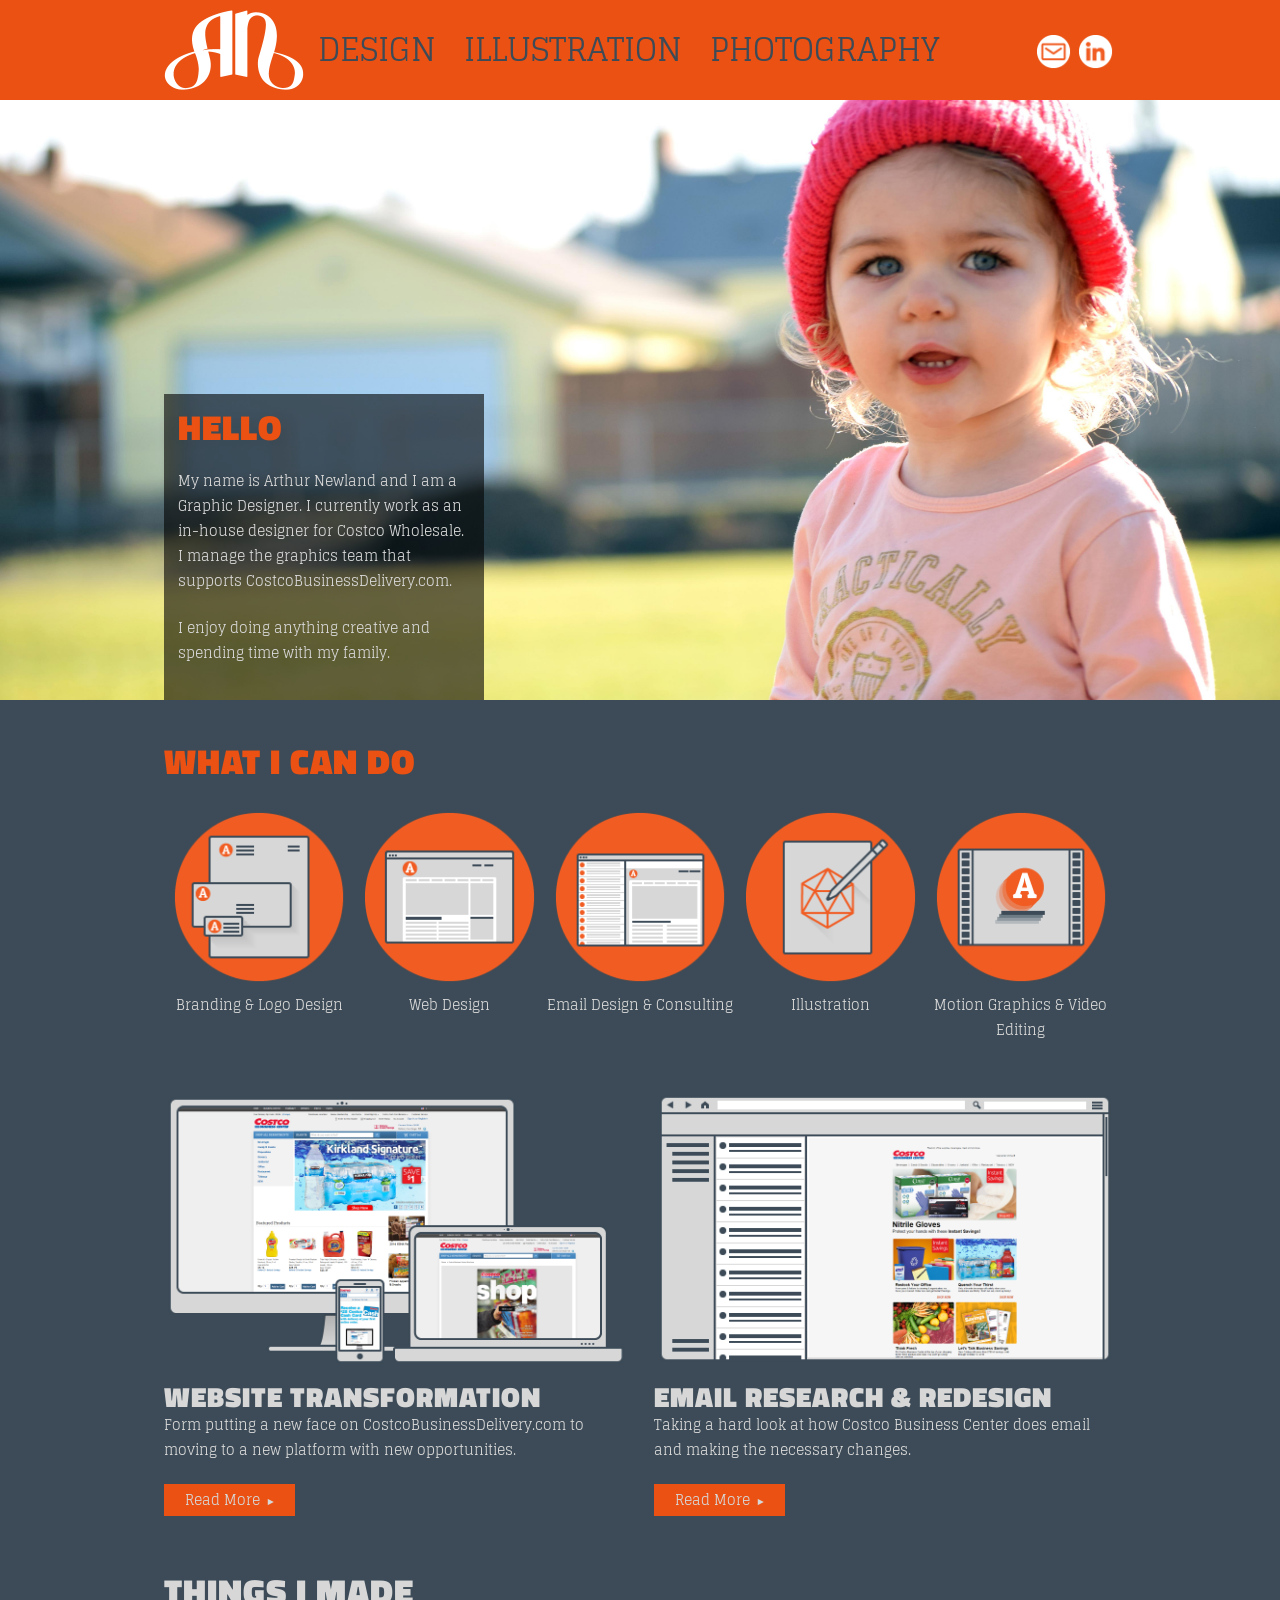
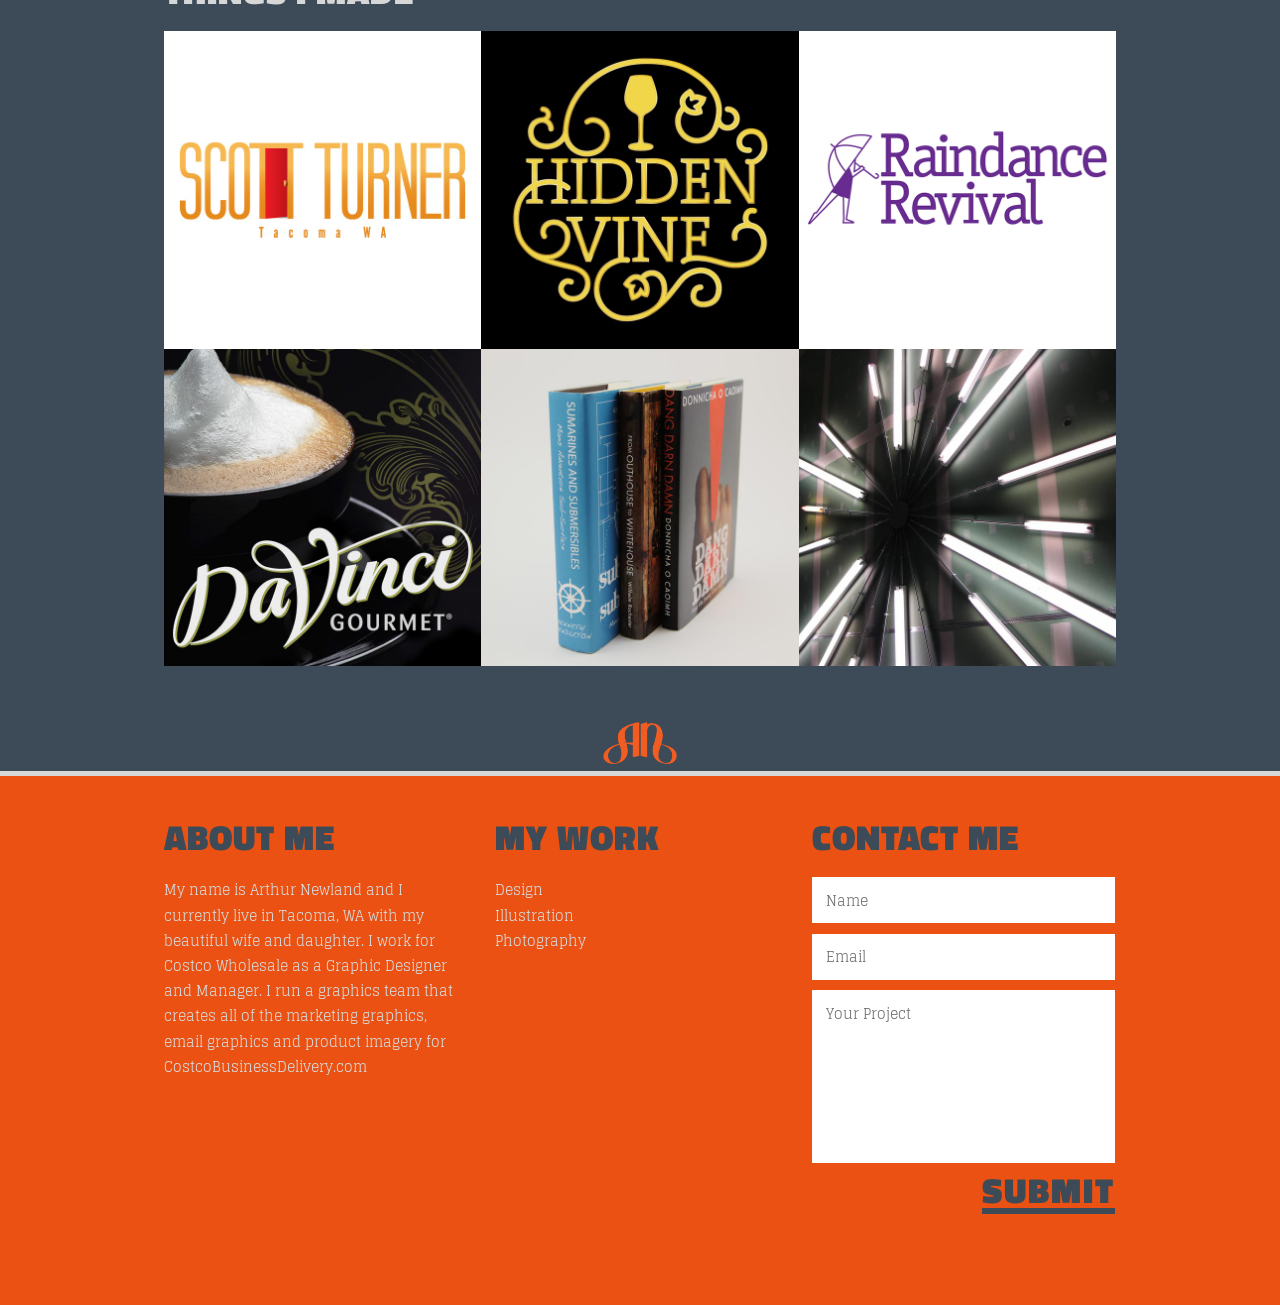
==== index.html @ 058e0290 "First commit" ====
<!doctype html><html lang="en-us"><head><meta charset="utf-8"><meta http-equiv="x-ua-compatible" content="ie=edge"><title>Arthur Newland - Creative Portfolio</title><meta name="description" content="Graphic Design portfolio for Arthur Newland, currently a Graphic Designer and Graphics Department Manager for Costco Business Center."><meta name="viewport" content="width=device-width,initial-scale=1"><link rel="apple-touch-icon" href="images/favicon180.png"><link href="https://fonts.googleapis.com/css?family=Glegoo" rel="stylesheet" type="text/css"><link href="https://fonts.googleapis.com/css?family=Titillium+Web:900" rel="stylesheet" type="text/css"><link rel="stylesheet" href="//newlandcreative.github.io/css/main.css"></head><body><nav class="navbar clearfix"><div class="container"><a href="//newlandcreative.github.io/" class="brand"><img src="//newlandcreative.github.io/images/logo.png" alt="AJ Newland" class="logo"></a><ul class="navbar__nav"><li><a href="//newlandcreative.github.io/">Design</a></li><li><a href="//newlandcreative.github.io/illustration">Illustration</a></li><li><a href="//newlandcreative.github.io/photography">Photography</a></li></ul><ul class="social"><li><a href="mailto:newlandcreative@gmail.com"><img src="//newlandcreative.github.io/images/email-icon.png" alt="Email" class="social__icon"></a></li><li><a href="https://www.linkedin.com/in/arthur-newland-215b22ab"><img src="//newlandcreative.github.io/images/linkedin-icon.png" alt="LinkedIn" class="social__icon"></a></li></ul></div></nav><header class="header header--homepage"><div class="header__inner"><div class="header__callout"><h3 class="section-heading section-heading--orange">Hello</h3><p>My name is Arthur Newland and I am a Graphic Designer. I currently work as an in-house designer for Costco Wholesale. I manage the graphics team that supports CostcoBusinessDelivery.com.</p><p>I enjoy doing anything creative and spending time with my family.</p></div></div></header><main class="page"><div class="container"><section class="services clearfix"><h3 class="section-heading section-heading--orange">What I Can Do</h3><div class="service"><img src="//newlandcreative.github.io/images/services-brandprint.png" alt="Branding and Logo Design"><p class="service__description">Branding &amp; Logo Design</p></div><div class="service"><img src="//newlandcreative.github.io/images/services-web.png" alt="Web Design"><p class="service__description">Web Design</p></div><div class="service"><img src="//newlandcreative.github.io/images/services-email.png" alt="Email Design and Consulting"><p class="service__description">Email Design &amp; Consulting</p></div><div class="service"><img src="//newlandcreative.github.io/images/services-illustration.png" alt="Illustration"><p class="service__description">Illustration</p></div><div class="service"><img src="//newlandcreative.github.io/images/services-video.png" alt="Motion Graphics and Video Editing"><p class="service__description">Motion Graphics &amp; Video Editing</p></div></section><section class="featured-projects clearfix"><div class="featured-project"><img src="//newlandcreative.github.io/images/site-redesign.png" alt="Site Redesign" class="featured-project__image"><h4 class="featured-project__heading">Website Transformation</h4><p>Form putting a new face on CostcoBusinessDelivery.com to moving to a new platform with new opportunities.</p><a href="//newlandcreative.github.io/website-transformation" class="featured-project__read-more">Read More <span class="right-arrow">&#9658;</span></a></div><div class="featured-project"><img src="//newlandcreative.github.io/images/email-redesign.png" alt="Site Redesign" class="featured-project__image"><h4 class="featured-project__heading">Email Research &amp; Redesign</h4><p>Taking a hard look at how Costco Business Center does email and making the necessary changes.</p><a href="#" class="featured-project__read-more">Read More <span class="right-arrow">&#9658;</span></a></div></section><section class="featured-work clearfix"><h3 class="section-heading">Things I Made</h3><a href="//newlandcreative.github.io/images/scottturner-view1.jpg" data-lightbox="scottturner"><img src="//newlandcreative.github.io/images/scottturner-thumb.jpg" alt="Scott Turner" class="featured-work__image"></a> <a href="//newlandcreative.github.io/images/hiddenvine-view1.jpg" data-lightbox="hiddenvine"><img src="//newlandcreative.github.io/images/hiddenvine-thumb.jpg" alt="Hidden Vine" class="featured-work__image"></a> <a href="//newlandcreative.github.io/images/raindance-view1.jpg" data-lightbox="raindance"><img src="//newlandcreative.github.io/images/raindance-thumb.jpg" alt="Rain Dance Revival" class="featured-work__image"></a> <a href="//newlandcreative.github.io/images/raindance-view2.jpg" data-lightbox="raindance" style="display: none"></a> <a href="//newlandcreative.github.io/images/raindance-view3.jpg" data-lightbox="raindance" style="display: none"></a> <a href="//newlandcreative.github.io/images/bseads-view1.jpg" data-lightbox="bseads"><img src="//newlandcreative.github.io/images/bseads-thumb.jpg" alt="DaVinci Gourmet" class="featured-work__image"></a> <a href="//newlandcreative.github.io/images/bseads-view2.jpg" data-lightbox="bseads" style="display: none"></a> <a href="//newlandcreative.github.io/images/bookcovers-view1.jpg" data-lightbox="bookcovers"><img src="//newlandcreative.github.io/images/bookcovers-thumb.jpg" alt="Book Covers" class="featured-work__image"></a> <a href="//newlandcreative.github.io/images/koolhaas-view1.jpg" data-lightbox="koolhaas"><img src="//newlandcreative.github.io/images/koolhaas-thumb.jpg" alt="Koolhaas" class="featured-work__image"></a> <a href="//newlandcreative.github.io/images/koolhaas-view2.jpg" data-lightbox="koolhaas" style="display: none"></a> <a href="//newlandcreative.github.io/images/koolhaas-view3.jpg" data-lightbox="koolhaas" style="display: none"></a></section></div><img src="//newlandcreative.github.io/images/logo-alt.png" alt="AJ Newland" class="logo-alt"></main><footer class="footer"><div class="container clearfix"><div class="about footer__item"><h3 class="section-heading section-heading--blue">About Me</h3><p>My name is Arthur Newland and I currently live in Tacoma, WA with my beautiful wife and daughter. I work for Costco Wholesale as a Graphic Designer and Manager. I run a graphics team that creates all of the marketing graphics, email graphics and product imagery for CostcoBusinessDelivery.com</p></div><div class="footer__item"><h3 class="section-heading section-heading--blue">My Work</h3><nav><a href="//newlandcreative.github.io/">Design</a><br><a href="//newlandcreative.github.io/illustration">Illustration</a><br><a href="//newlandcreative.github.io/photography">Photography</a></nav></div><div class="contact footer__item"><h3 class="section-heading section-heading--blue">Contact Me</h3><form action="//formspree.io/newlandcreative@gmail.com" method="POST"><input type="text" placeholder="Name" class="contact__input" name="name"> <input type="text" placeholder="Email" class="contact__input" name="email"><textarea placeholder="Your Project" rows="6" class="contact__input" name="project"></textarea><button type="submit" class="contact__button" name="_next" value="/">Submit</button></form></div></div></footer><script src="https://code.jquery.com/jquery-2.2.1.min.js"></script><script src="//newlandcreative.github.io/scripts/vendor/vendor.js"></script><script src="//newlandcreative.github.io/scripts/main.js"></script></body></html>
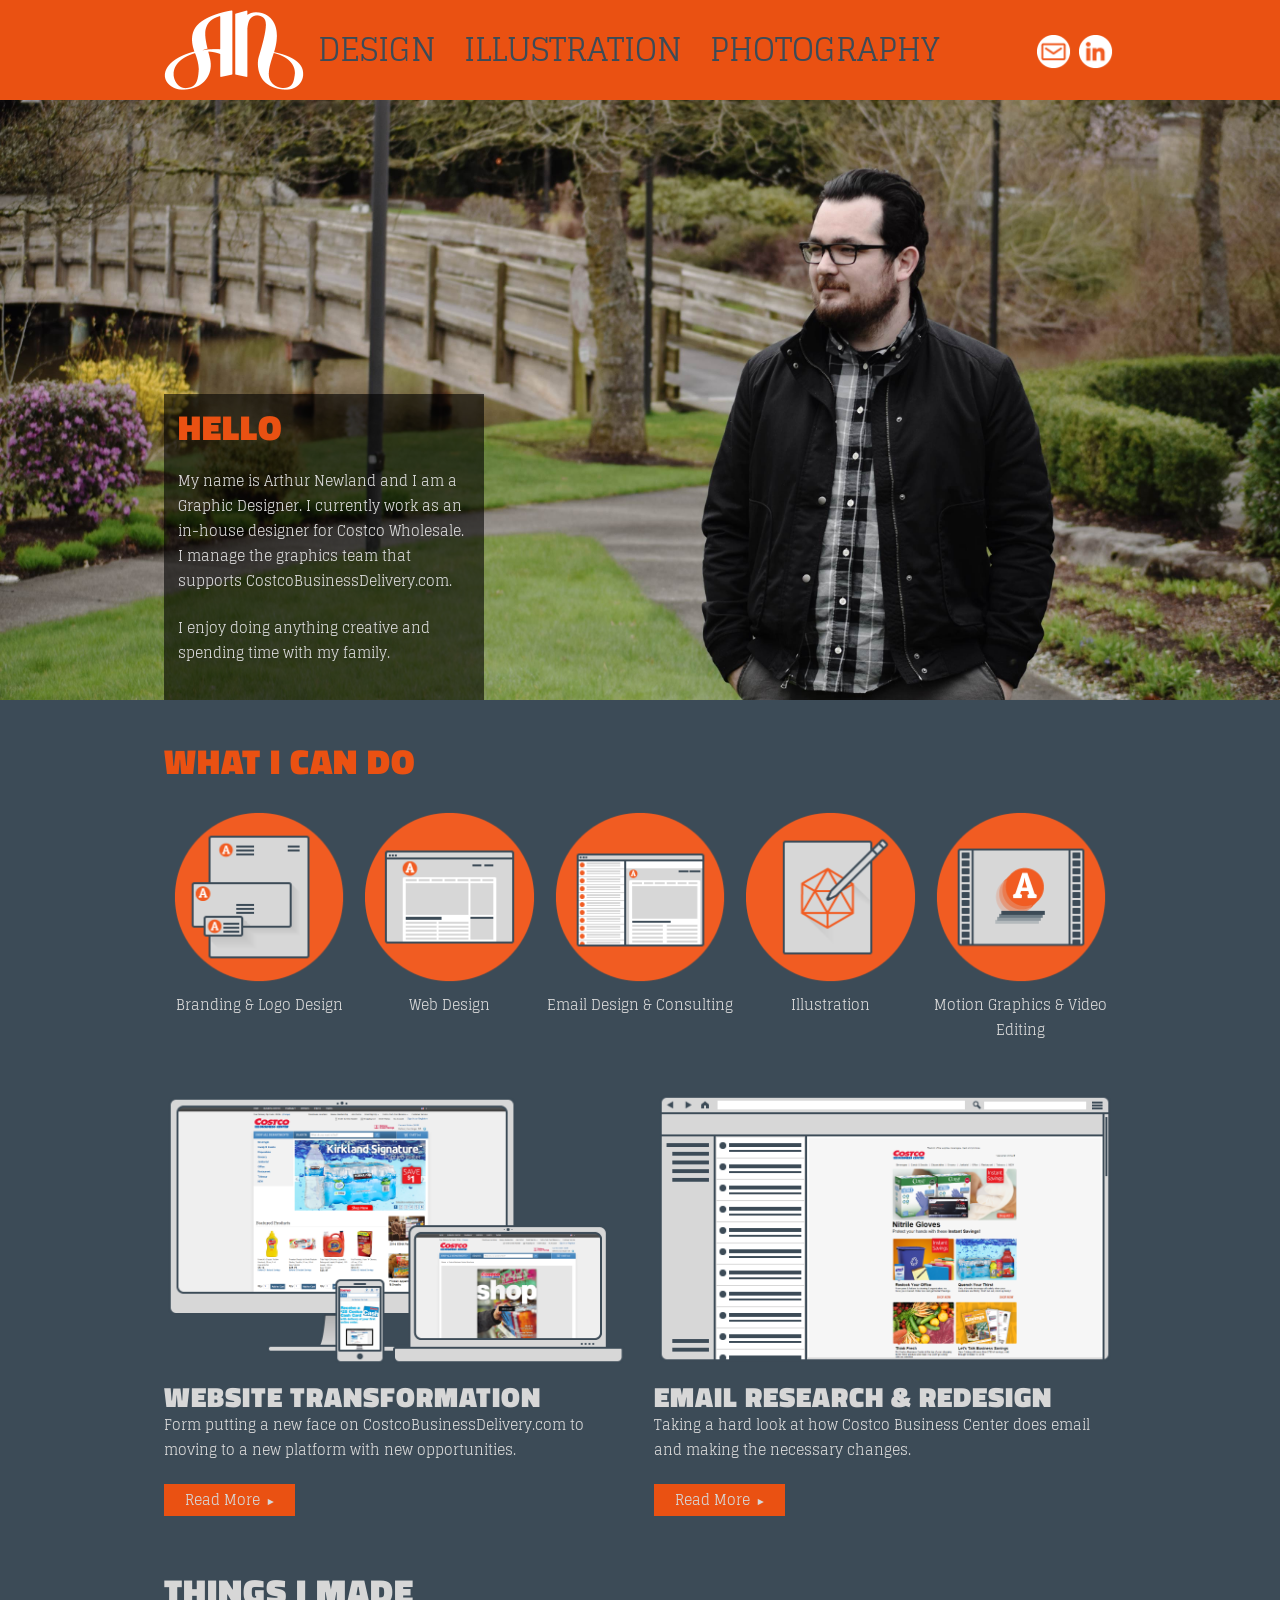
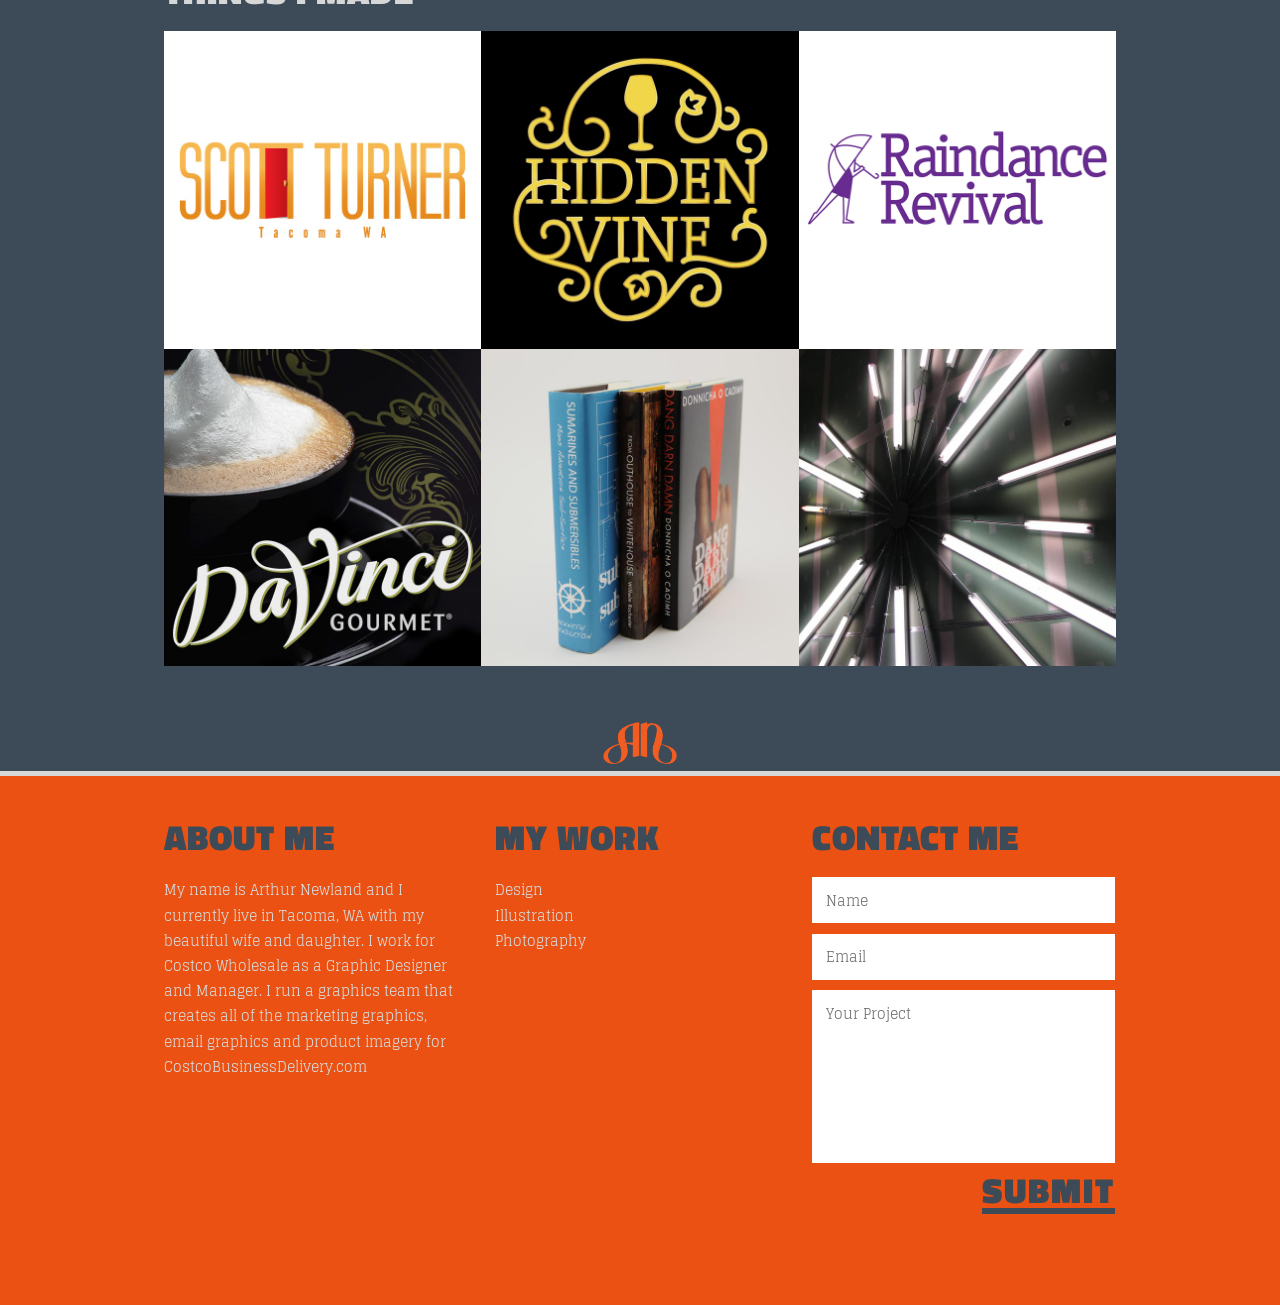
==== commit 37089ec3: "android url bar color" ====
--- a/index.html
+++ b/index.html
@@ -1 +1 @@
-<!doctype html><html lang="en-us"><head><meta charset="utf-8"><meta http-equiv="x-ua-compatible" content="ie=edge"><title>Arthur Newland - Creative Portfolio</title><meta name="description" content="Graphic Design portfolio for Arthur Newland, currently a Graphic Designer and Graphics Department Manager for Costco Business Center."><meta name="viewport" content="width=device-width,initial-scale=1"><link rel="apple-touch-icon" href="images/favicon180.png"><link href="https://fonts.googleapis.com/css?family=Glegoo" rel="stylesheet" type="text/css"><link href="https://fonts.googleapis.com/css?family=Titillium+Web:900" rel="stylesheet" type="text/css"><link rel="stylesheet" href="//newlandcreative.github.io/css/main.css"></head><body><nav class="navbar clearfix"><div class="container"><a href="//newlandcreative.github.io/" class="brand"><img src="//newlandcreative.github.io/images/logo.png" alt="AJ Newland" class="logo"></a><ul class="navbar__nav"><li><a href="//newlandcreative.github.io/">Design</a></li><li><a href="//newlandcreative.github.io/illustration">Illustration</a></li><li><a href="//newlandcreative.github.io/photography">Photography</a></li></ul><ul class="social"><li><a href="mailto:newlandcreative@gmail.com"><img src="//newlandcreative.github.io/images/email-icon.png" alt="Email" class="social__icon"></a></li><li><a href="https://www.linkedin.com/in/arthur-newland-215b22ab"><img src="//newlandcreative.github.io/images/linkedin-icon.png" alt="LinkedIn" class="social__icon"></a></li></ul></div></nav><header class="header header--homepage"><div class="header__inner"><div class="header__callout"><h3 class="section-heading section-heading--orange">Hello</h3><p>My name is Arthur Newland and I am a Graphic Designer. I currently work as an in-house designer for Costco Wholesale. I manage the graphics team that supports CostcoBusinessDelivery.com.</p><p>I enjoy doing anything creative and spending time with my family.</p></div></div></header><main class="page"><div class="container"><section class="services clearfix"><h3 class="section-heading section-heading--orange">What I Can Do</h3><div class="service"><img src="//newlandcreative.github.io/images/services-brandprint.png" alt="Branding and Logo Design"><p class="service__description">Branding &amp; Logo Design</p></div><div class="service"><img src="//newlandcreative.github.io/images/services-web.png" alt="Web Design"><p class="service__description">Web Design</p></div><div class="service"><img src="//newlandcreative.github.io/images/services-email.png" alt="Email Design and Consulting"><p class="service__description">Email Design &amp; Consulting</p></div><div class="service"><img src="//newlandcreative.github.io/images/services-illustration.png" alt="Illustration"><p class="service__description">Illustration</p></div><div class="service"><img src="//newlandcreative.github.io/images/services-video.png" alt="Motion Graphics and Video Editing"><p class="service__description">Motion Graphics &amp; Video Editing</p></div></section><section class="featured-projects clearfix"><div class="featured-project"><img src="//newlandcreative.github.io/images/site-redesign.png" alt="Site Redesign" class="featured-project__image"><h4 class="featured-project__heading">Website Transformation</h4><p>Form putting a new face on CostcoBusinessDelivery.com to moving to a new platform with new opportunities.</p><a href="//newlandcreative.github.io/website-transformation" class="featured-project__read-more">Read More <span class="right-arrow">&#9658;</span></a></div><div class="featured-project"><img src="//newlandcreative.github.io/images/email-redesign.png" alt="Site Redesign" class="featured-project__image"><h4 class="featured-project__heading">Email Research &amp; Redesign</h4><p>Taking a hard look at how Costco Business Center does email and making the necessary changes.</p><a href="#" class="featured-project__read-more">Read More <span class="right-arrow">&#9658;</span></a></div></section><section class="featured-work clearfix"><h3 class="section-heading">Things I Made</h3><a href="//newlandcreative.github.io/images/scottturner-view1.jpg" data-lightbox="scottturner"><img src="//newlandcreative.github.io/images/scottturner-thumb.jpg" alt="Scott Turner" class="featured-work__image"></a> <a href="//newlandcreative.github.io/images/hiddenvine-view1.jpg" data-lightbox="hiddenvine"><img src="//newlandcreative.github.io/images/hiddenvine-thumb.jpg" alt="Hidden Vine" class="featured-work__image"></a> <a href="//newlandcreative.github.io/images/raindance-view1.jpg" data-lightbox="raindance"><img src="//newlandcreative.github.io/images/raindance-thumb.jpg" alt="Rain Dance Revival" class="featured-work__image"></a> <a href="//newlandcreative.github.io/images/raindance-view2.jpg" data-lightbox="raindance" style="display: none"></a> <a href="//newlandcreative.github.io/images/raindance-view3.jpg" data-lightbox="raindance" style="display: none"></a> <a href="//newlandcreative.github.io/images/bseads-view1.jpg" data-lightbox="bseads"><img src="//newlandcreative.github.io/images/bseads-thumb.jpg" alt="DaVinci Gourmet" class="featured-work__image"></a> <a href="//newlandcreative.github.io/images/bseads-view2.jpg" data-lightbox="bseads" style="display: none"></a> <a href="//newlandcreative.github.io/images/bookcovers-view1.jpg" data-lightbox="bookcovers"><img src="//newlandcreative.github.io/images/bookcovers-thumb.jpg" alt="Book Covers" class="featured-work__image"></a> <a href="//newlandcreative.github.io/images/koolhaas-view1.jpg" data-lightbox="koolhaas"><img src="//newlandcreative.github.io/images/koolhaas-thumb.jpg" alt="Koolhaas" class="featured-work__image"></a> <a href="//newlandcreative.github.io/images/koolhaas-view2.jpg" data-lightbox="koolhaas" style="display: none"></a> <a href="//newlandcreative.github.io/images/koolhaas-view3.jpg" data-lightbox="koolhaas" style="display: none"></a></section></div><img src="//newlandcreative.github.io/images/logo-alt.png" alt="AJ Newland" class="logo-alt"></main><footer class="footer"><div class="container clearfix"><div class="about footer__item"><h3 class="section-heading section-heading--blue">About Me</h3><p>My name is Arthur Newland and I currently live in Tacoma, WA with my beautiful wife and daughter. I work for Costco Wholesale as a Graphic Designer and Manager. I run a graphics team that creates all of the marketing graphics, email graphics and product imagery for CostcoBusinessDelivery.com</p></div><div class="footer__item"><h3 class="section-heading section-heading--blue">My Work</h3><nav><a href="//newlandcreative.github.io/">Design</a><br><a href="//newlandcreative.github.io/illustration">Illustration</a><br><a href="//newlandcreative.github.io/photography">Photography</a></nav></div><div class="contact footer__item"><h3 class="section-heading section-heading--blue">Contact Me</h3><form action="//formspree.io/newlandcreative@gmail.com" method="POST"><input type="text" placeholder="Name" class="contact__input" name="name"> <input type="text" placeholder="Email" class="contact__input" name="email"><textarea placeholder="Your Project" rows="6" class="contact__input" name="project"></textarea><button type="submit" class="contact__button" name="_next" value="/">Submit</button></form></div></div></footer><script src="https://code.jquery.com/jquery-2.2.1.min.js"></script><script src="//newlandcreative.github.io/scripts/vendor/vendor.js"></script><script src="//newlandcreative.github.io/scripts/main.js"></script></body></html>+<!doctype html><html lang="en-us"><head><meta charset="utf-8"><meta name="theme-color" content="#ea5112"><meta http-equiv="x-ua-compatible" content="ie=edge"><title>Arthur Newland - Creative Portfolio</title><meta name="description" content="Graphic Design portfolio for Arthur Newland, currently a Graphic Designer and Graphics Department Manager for Costco Business Center."><meta name="viewport" content="width=device-width,initial-scale=1"><link rel="apple-touch-icon" href="images/favicon180.png"><link href="https://fonts.googleapis.com/css?family=Glegoo" rel="stylesheet" type="text/css"><link href="https://fonts.googleapis.com/css?family=Titillium+Web:900" rel="stylesheet" type="text/css"><link rel="stylesheet" href="//newlandcreative.github.io/css/main.css"></head><body><nav class="navbar clearfix"><div class="container"><a href="//newlandcreative.github.io/" class="brand"><img src="//newlandcreative.github.io/images/logo.png" alt="AJ Newland" class="logo"></a><ul class="navbar__nav"><li><a href="//newlandcreative.github.io/">Design</a></li><li><a href="//newlandcreative.github.io/illustration">Illustration</a></li><li><a href="//newlandcreative.github.io/photography">Photography</a></li></ul><ul class="social"><li><a href="mailto:newlandcreative@gmail.com"><img src="//newlandcreative.github.io/images/email-icon.png" alt="Email" class="social__icon"></a></li><li><a href="https://www.linkedin.com/in/arthur-newland-215b22ab"><img src="//newlandcreative.github.io/images/linkedin-icon.png" alt="LinkedIn" class="social__icon"></a></li></ul></div></nav><header class="header header--homepage"><div class="header__inner"><div class="header__callout"><h3 class="section-heading section-heading--orange">Hello</h3><p>My name is Arthur Newland and I am a Graphic Designer. I currently work as an in-house designer for Costco Wholesale. I manage the graphics team that supports CostcoBusinessDelivery.com.</p><p>I enjoy doing anything creative and spending time with my family.</p></div></div></header><main class="page"><div class="container"><section class="services clearfix"><h3 class="section-heading section-heading--orange">What I Can Do</h3><div class="service"><img src="//newlandcreative.github.io/images/services-brandprint.png" alt="Branding and Logo Design"><p class="service__description">Branding &amp; Logo Design</p></div><div class="service"><img src="//newlandcreative.github.io/images/services-web.png" alt="Web Design"><p class="service__description">Web Design</p></div><div class="service"><img src="//newlandcreative.github.io/images/services-email.png" alt="Email Design and Consulting"><p class="service__description">Email Design &amp; Consulting</p></div><div class="service"><img src="//newlandcreative.github.io/images/services-illustration.png" alt="Illustration"><p class="service__description">Illustration</p></div><div class="service"><img src="//newlandcreative.github.io/images/services-video.png" alt="Motion Graphics and Video Editing"><p class="service__description">Motion Graphics &amp; Video Editing</p></div></section><section class="featured-projects clearfix"><div class="featured-project"><img src="//newlandcreative.github.io/images/site-redesign.png" alt="Site Redesign" class="featured-project__image"><h4 class="featured-project__heading">Website Transformation</h4><p>Form putting a new face on CostcoBusinessDelivery.com to moving to a new platform with new opportunities.</p><a href="//newlandcreative.github.io/website-transformation" class="featured-project__read-more">Read More <span class="right-arrow">&#9658;</span></a></div><div class="featured-project"><img src="//newlandcreative.github.io/images/email-redesign.png" alt="Site Redesign" class="featured-project__image"><h4 class="featured-project__heading">Email Research &amp; Redesign</h4><p>Taking a hard look at how Costco Business Center does email and making the necessary changes.</p><a href="//newlandcreative.github.io/email-redesign" class="featured-project__read-more">Read More <span class="right-arrow">&#9658;</span></a></div></section><section class="featured-work clearfix"><h3 class="section-heading">Things I Made</h3><a href="//newlandcreative.github.io/images/scottturner-view1.jpg" data-lightbox="scottturner"><img src="//newlandcreative.github.io/images/scottturner-thumb.jpg" alt="Scott Turner" class="featured-work__image"></a> <a href="//newlandcreative.github.io/images/hiddenvine-view1.jpg" data-lightbox="hiddenvine"><img src="//newlandcreative.github.io/images/hiddenvine-thumb.jpg" alt="Hidden Vine" class="featured-work__image"></a> <a href="//newlandcreative.github.io/images/raindance-view1.jpg" data-lightbox="raindance"><img src="//newlandcreative.github.io/images/raindance-thumb.jpg" alt="Rain Dance Revival" class="featured-work__image"></a> <a href="//newlandcreative.github.io/images/raindance-view2.jpg" data-lightbox="raindance" style="display: none"></a> <a href="//newlandcreative.github.io/images/raindance-view3.jpg" data-lightbox="raindance" style="display: none"></a> <a href="//newlandcreative.github.io/images/bseads-view1.jpg" data-lightbox="bseads"><img src="//newlandcreative.github.io/images/bseads-thumb.jpg" alt="DaVinci Gourmet" class="featured-work__image"></a> <a href="//newlandcreative.github.io/images/bseads-view2.jpg" data-lightbox="bseads" style="display: none"></a> <a href="//newlandcreative.github.io/images/bookcovers-view1.jpg" data-lightbox="bookcovers"><img src="//newlandcreative.github.io/images/bookcovers-thumb.jpg" alt="Book Covers" class="featured-work__image"></a> <a href="//newlandcreative.github.io/images/koolhaas-view1.jpg" data-lightbox="koolhaas"><img src="//newlandcreative.github.io/images/koolhaas-thumb.jpg" alt="Koolhaas" class="featured-work__image"></a> <a href="//newlandcreative.github.io/images/koolhaas-view2.jpg" data-lightbox="koolhaas" style="display: none"></a> <a href="//newlandcreative.github.io/images/koolhaas-view3.jpg" data-lightbox="koolhaas" style="display: none"></a></section></div><img src="//newlandcreative.github.io/images/logo-alt.png" alt="AJ Newland" class="logo-alt"></main><footer class="footer"><div class="container clearfix"><div class="about footer__item"><h3 class="section-heading section-heading--blue">About Me</h3><p>My name is Arthur Newland and I currently live in Tacoma, WA with my beautiful wife and daughter. I work for Costco Wholesale as a Graphic Designer and Manager. I run a graphics team that creates all of the marketing graphics, email graphics and product imagery for CostcoBusinessDelivery.com</p></div><div class="footer__item"><h3 class="section-heading section-heading--blue">My Work</h3><nav><a href="//newlandcreative.github.io/">Design</a><br><a href="//newlandcreative.github.io/illustration">Illustration</a><br><a href="//newlandcreative.github.io/photography">Photography</a></nav></div><div class="contact footer__item"><h3 class="section-heading section-heading--blue">Contact Me</h3><form action="//formspree.io/newlandcreative@gmail.com" method="POST"><input type="text" placeholder="Name" class="contact__input" name="name"> <input type="text" placeholder="Email" class="contact__input" name="email"><textarea placeholder="Your Project" rows="6" class="contact__input" name="project"></textarea><button type="submit" class="contact__button" name="_next" value="/">Submit</button></form></div></div></footer><script src="https://code.jquery.com/jquery-2.2.1.min.js"></script><script src="//newlandcreative.github.io/scripts/vendor/vendor.js"></script><script src="//newlandcreative.github.io/scripts/main.js"></script></body></html>
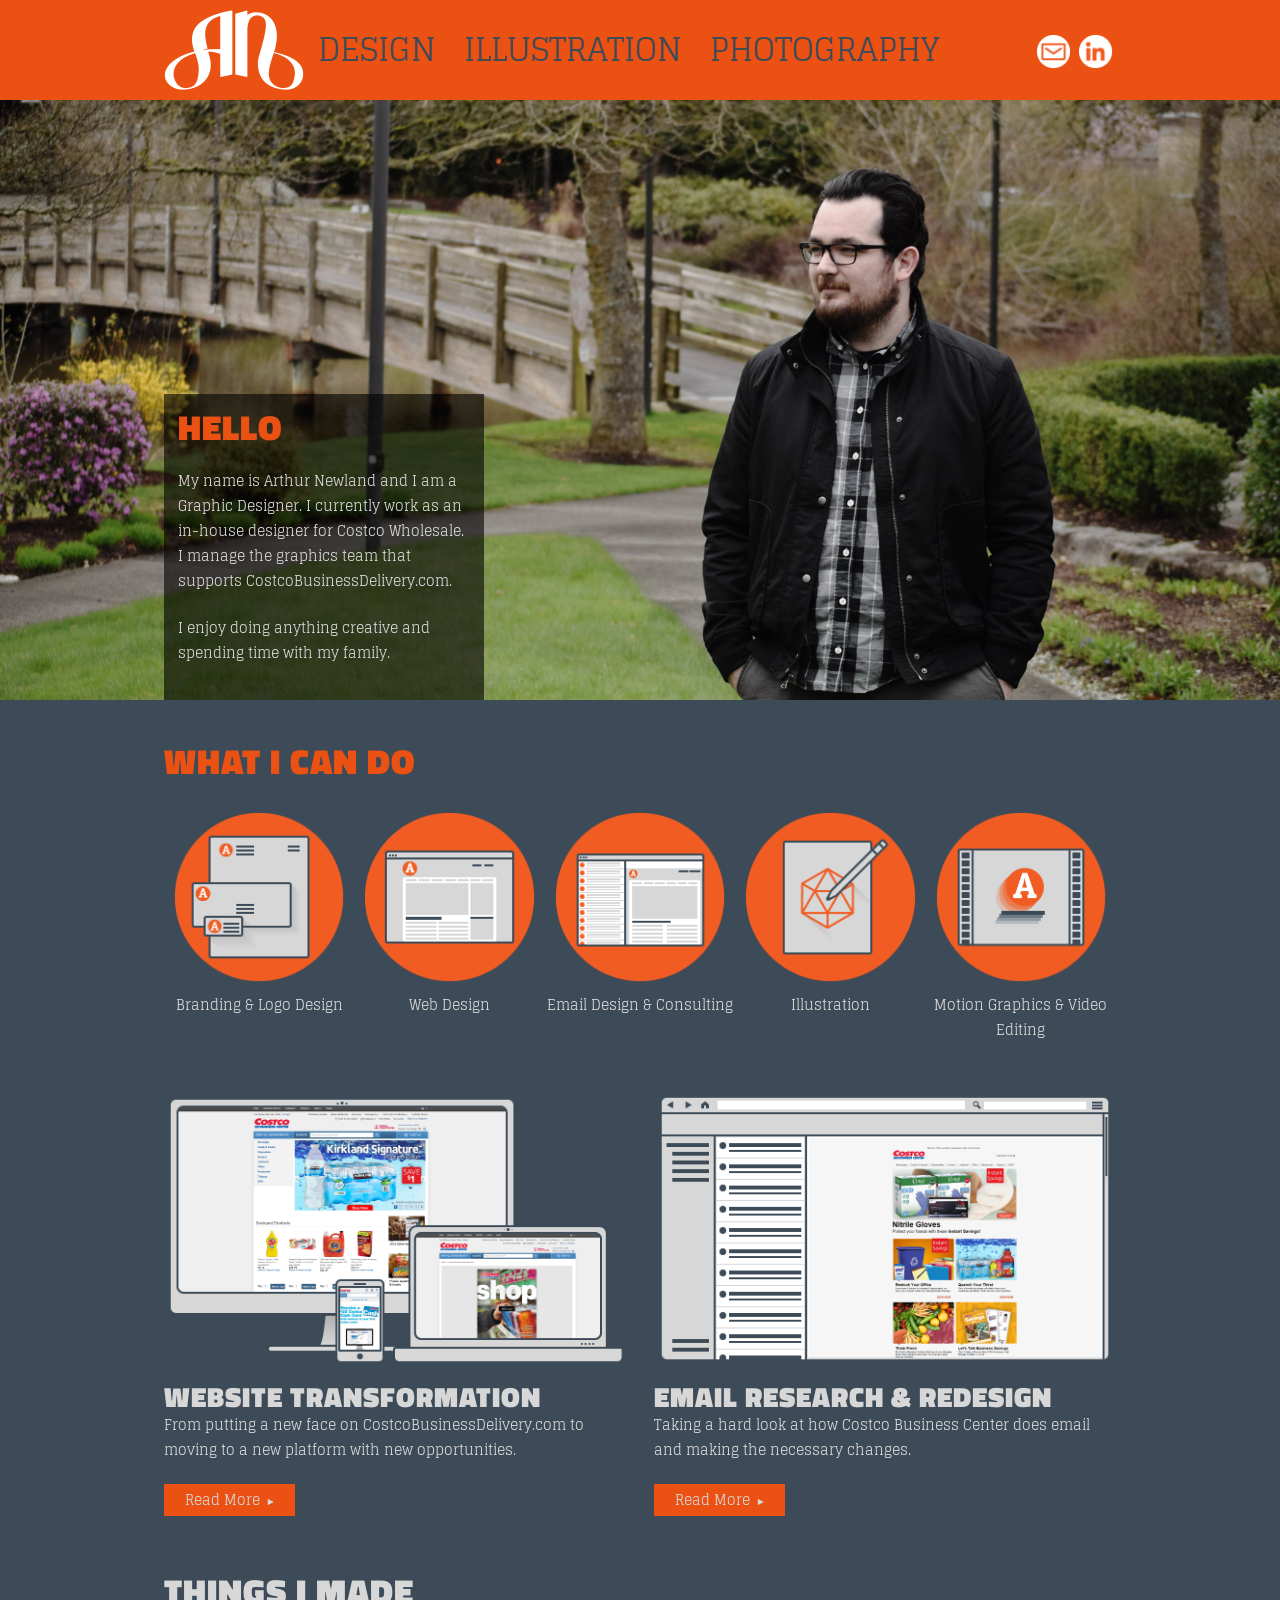
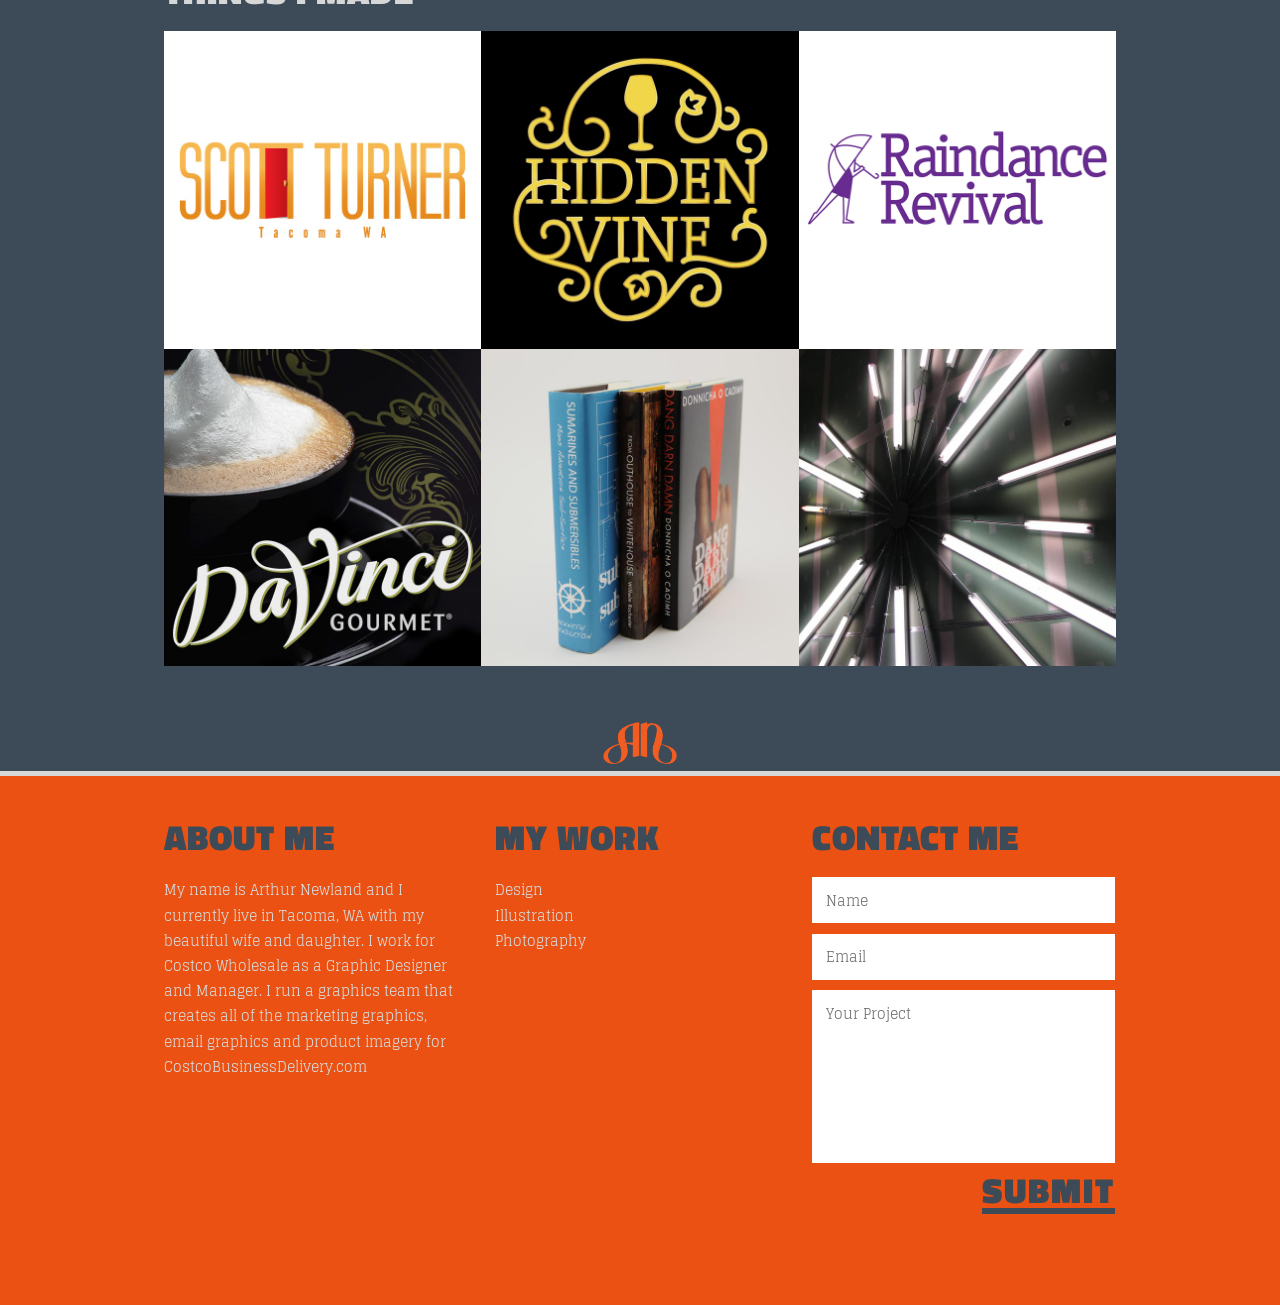
==== commit 5c62e196: "Update index.html" ====
--- a/index.html
+++ b/index.html
@@ -1 +1 @@
-<!doctype html><html lang="en-us"><head><meta charset="utf-8"><meta name="theme-color" content="#ea5112"><meta http-equiv="x-ua-compatible" content="ie=edge"><title>Arthur Newland - Creative Portfolio</title><meta name="description" content="Graphic Design portfolio for Arthur Newland, currently a Graphic Designer and Graphics Department Manager for Costco Business Center."><meta name="viewport" content="width=device-width,initial-scale=1"><link rel="apple-touch-icon" href="images/favicon180.png"><link href="https://fonts.googleapis.com/css?family=Glegoo" rel="stylesheet" type="text/css"><link href="https://fonts.googleapis.com/css?family=Titillium+Web:900" rel="stylesheet" type="text/css"><link rel="stylesheet" href="//newlandcreative.github.io/css/main.css"></head><body><nav class="navbar clearfix"><div class="container"><a href="//newlandcreative.github.io/" class="brand"><img src="//newlandcreative.github.io/images/logo.png" alt="AJ Newland" class="logo"></a><ul class="navbar__nav"><li><a href="//newlandcreative.github.io/">Design</a></li><li><a href="//newlandcreative.github.io/illustration">Illustration</a></li><li><a href="//newlandcreative.github.io/photography">Photography</a></li></ul><ul class="social"><li><a href="mailto:newlandcreative@gmail.com"><img src="//newlandcreative.github.io/images/email-icon.png" alt="Email" class="social__icon"></a></li><li><a href="https://www.linkedin.com/in/arthur-newland-215b22ab"><img src="//newlandcreative.github.io/images/linkedin-icon.png" alt="LinkedIn" class="social__icon"></a></li></ul></div></nav><header class="header header--homepage"><div class="header__inner"><div class="header__callout"><h3 class="section-heading section-heading--orange">Hello</h3><p>My name is Arthur Newland and I am a Graphic Designer. I currently work as an in-house designer for Costco Wholesale. I manage the graphics team that supports CostcoBusinessDelivery.com.</p><p>I enjoy doing anything creative and spending time with my family.</p></div></div></header><main class="page"><div class="container"><section class="services clearfix"><h3 class="section-heading section-heading--orange">What I Can Do</h3><div class="service"><img src="//newlandcreative.github.io/images/services-brandprint.png" alt="Branding and Logo Design"><p class="service__description">Branding &amp; Logo Design</p></div><div class="service"><img src="//newlandcreative.github.io/images/services-web.png" alt="Web Design"><p class="service__description">Web Design</p></div><div class="service"><img src="//newlandcreative.github.io/images/services-email.png" alt="Email Design and Consulting"><p class="service__description">Email Design &amp; Consulting</p></div><div class="service"><img src="//newlandcreative.github.io/images/services-illustration.png" alt="Illustration"><p class="service__description">Illustration</p></div><div class="service"><img src="//newlandcreative.github.io/images/services-video.png" alt="Motion Graphics and Video Editing"><p class="service__description">Motion Graphics &amp; Video Editing</p></div></section><section class="featured-projects clearfix"><div class="featured-project"><img src="//newlandcreative.github.io/images/site-redesign.png" alt="Site Redesign" class="featured-project__image"><h4 class="featured-project__heading">Website Transformation</h4><p>Form putting a new face on CostcoBusinessDelivery.com to moving to a new platform with new opportunities.</p><a href="//newlandcreative.github.io/website-transformation" class="featured-project__read-more">Read More <span class="right-arrow">&#9658;</span></a></div><div class="featured-project"><img src="//newlandcreative.github.io/images/email-redesign.png" alt="Site Redesign" class="featured-project__image"><h4 class="featured-project__heading">Email Research &amp; Redesign</h4><p>Taking a hard look at how Costco Business Center does email and making the necessary changes.</p><a href="//newlandcreative.github.io/email-redesign" class="featured-project__read-more">Read More <span class="right-arrow">&#9658;</span></a></div></section><section class="featured-work clearfix"><h3 class="section-heading">Things I Made</h3><a href="//newlandcreative.github.io/images/scottturner-view1.jpg" data-lightbox="scottturner"><img src="//newlandcreative.github.io/images/scottturner-thumb.jpg" alt="Scott Turner" class="featured-work__image"></a> <a href="//newlandcreative.github.io/images/hiddenvine-view1.jpg" data-lightbox="hiddenvine"><img src="//newlandcreative.github.io/images/hiddenvine-thumb.jpg" alt="Hidden Vine" class="featured-work__image"></a> <a href="//newlandcreative.github.io/images/raindance-view1.jpg" data-lightbox="raindance"><img src="//newlandcreative.github.io/images/raindance-thumb.jpg" alt="Rain Dance Revival" class="featured-work__image"></a> <a href="//newlandcreative.github.io/images/raindance-view2.jpg" data-lightbox="raindance" style="display: none"></a> <a href="//newlandcreative.github.io/images/raindance-view3.jpg" data-lightbox="raindance" style="display: none"></a> <a href="//newlandcreative.github.io/images/bseads-view1.jpg" data-lightbox="bseads"><img src="//newlandcreative.github.io/images/bseads-thumb.jpg" alt="DaVinci Gourmet" class="featured-work__image"></a> <a href="//newlandcreative.github.io/images/bseads-view2.jpg" data-lightbox="bseads" style="display: none"></a> <a href="//newlandcreative.github.io/images/bookcovers-view1.jpg" data-lightbox="bookcovers"><img src="//newlandcreative.github.io/images/bookcovers-thumb.jpg" alt="Book Covers" class="featured-work__image"></a> <a href="//newlandcreative.github.io/images/koolhaas-view1.jpg" data-lightbox="koolhaas"><img src="//newlandcreative.github.io/images/koolhaas-thumb.jpg" alt="Koolhaas" class="featured-work__image"></a> <a href="//newlandcreative.github.io/images/koolhaas-view2.jpg" data-lightbox="koolhaas" style="display: none"></a> <a href="//newlandcreative.github.io/images/koolhaas-view3.jpg" data-lightbox="koolhaas" style="display: none"></a></section></div><img src="//newlandcreative.github.io/images/logo-alt.png" alt="AJ Newland" class="logo-alt"></main><footer class="footer"><div class="container clearfix"><div class="about footer__item"><h3 class="section-heading section-heading--blue">About Me</h3><p>My name is Arthur Newland and I currently live in Tacoma, WA with my beautiful wife and daughter. I work for Costco Wholesale as a Graphic Designer and Manager. I run a graphics team that creates all of the marketing graphics, email graphics and product imagery for CostcoBusinessDelivery.com</p></div><div class="footer__item"><h3 class="section-heading section-heading--blue">My Work</h3><nav><a href="//newlandcreative.github.io/">Design</a><br><a href="//newlandcreative.github.io/illustration">Illustration</a><br><a href="//newlandcreative.github.io/photography">Photography</a></nav></div><div class="contact footer__item"><h3 class="section-heading section-heading--blue">Contact Me</h3><form action="//formspree.io/newlandcreative@gmail.com" method="POST"><input type="text" placeholder="Name" class="contact__input" name="name"> <input type="text" placeholder="Email" class="contact__input" name="email"><textarea placeholder="Your Project" rows="6" class="contact__input" name="project"></textarea><button type="submit" class="contact__button" name="_next" value="/">Submit</button></form></div></div></footer><script src="https://code.jquery.com/jquery-2.2.1.min.js"></script><script src="//newlandcreative.github.io/scripts/vendor/vendor.js"></script><script src="//newlandcreative.github.io/scripts/main.js"></script></body></html>+<!doctype html><html lang="en-us"><head><meta charset="utf-8"><meta name="theme-color" content="#ea5112"><meta http-equiv="x-ua-compatible" content="ie=edge"><title>Arthur Newland - Creative Portfolio</title><meta name="description" content="Graphic Design portfolio for Arthur Newland, currently a Graphic Designer and Graphics Department Manager for Costco Business Center."><meta name="viewport" content="width=device-width,initial-scale=1"><link rel="apple-touch-icon" href="images/favicon180.png"><link href="https://fonts.googleapis.com/css?family=Glegoo" rel="stylesheet" type="text/css"><link href="https://fonts.googleapis.com/css?family=Titillium+Web:900" rel="stylesheet" type="text/css"><link rel="stylesheet" href="//newlandcreative.github.io/css/main.css"></head><body><nav class="navbar clearfix"><div class="container"><a href="//newlandcreative.github.io/" class="brand"><img src="//newlandcreative.github.io/images/logo.png" alt="AJ Newland" class="logo"></a><ul class="navbar__nav"><li><a href="//newlandcreative.github.io/">Design</a></li><li><a href="//newlandcreative.github.io/illustration">Illustration</a></li><li><a href="//newlandcreative.github.io/photography">Photography</a></li></ul><ul class="social"><li><a href="mailto:newlandcreative@gmail.com"><img src="//newlandcreative.github.io/images/email-icon.png" alt="Email" class="social__icon"></a></li><li><a href="https://www.linkedin.com/in/arthur-newland-215b22ab"><img src="//newlandcreative.github.io/images/linkedin-icon.png" alt="LinkedIn" class="social__icon"></a></li></ul></div></nav><header class="header header--homepage"><div class="header__inner"><div class="header__callout"><h3 class="section-heading section-heading--orange">Hello</h3><p>My name is Arthur Newland and I am a Graphic Designer. I currently work as an in-house designer for Costco Wholesale. I manage the graphics team that supports CostcoBusinessDelivery.com.</p><p>I enjoy doing anything creative and spending time with my family.</p></div></div></header><main class="page"><div class="container"><section class="services clearfix"><h3 class="section-heading section-heading--orange">What I Can Do</h3><div class="service"><img src="//newlandcreative.github.io/images/services-brandprint.png" alt="Branding and Logo Design"><p class="service__description">Branding &amp; Logo Design</p></div><div class="service"><img src="//newlandcreative.github.io/images/services-web.png" alt="Web Design"><p class="service__description">Web Design</p></div><div class="service"><img src="//newlandcreative.github.io/images/services-email.png" alt="Email Design and Consulting"><p class="service__description">Email Design &amp; Consulting</p></div><div class="service"><img src="//newlandcreative.github.io/images/services-illustration.png" alt="Illustration"><p class="service__description">Illustration</p></div><div class="service"><img src="//newlandcreative.github.io/images/services-video.png" alt="Motion Graphics and Video Editing"><p class="service__description">Motion Graphics &amp; Video Editing</p></div></section><section class="featured-projects clearfix"><div class="featured-project"><img src="//newlandcreative.github.io/images/site-redesign.png" alt="Site Redesign" class="featured-project__image"><h4 class="featured-project__heading">Website Transformation</h4><p>From putting a new face on CostcoBusinessDelivery.com to moving to a new platform with new opportunities.</p><a href="//newlandcreative.github.io/website-transformation" class="featured-project__read-more">Read More <span class="right-arrow">&#9658;</span></a></div><div class="featured-project"><img src="//newlandcreative.github.io/images/email-redesign.png" alt="Site Redesign" class="featured-project__image"><h4 class="featured-project__heading">Email Research &amp; Redesign</h4><p>Taking a hard look at how Costco Business Center does email and making the necessary changes.</p><a href="//newlandcreative.github.io/email-redesign" class="featured-project__read-more">Read More <span class="right-arrow">&#9658;</span></a></div></section><section class="featured-work clearfix"><h3 class="section-heading">Things I Made</h3><a href="//newlandcreative.github.io/images/scottturner-view1.jpg" data-lightbox="scottturner"><img src="//newlandcreative.github.io/images/scottturner-thumb.jpg" alt="Scott Turner" class="featured-work__image"></a> <a href="//newlandcreative.github.io/images/hiddenvine-view1.jpg" data-lightbox="hiddenvine"><img src="//newlandcreative.github.io/images/hiddenvine-thumb.jpg" alt="Hidden Vine" class="featured-work__image"></a> <a href="//newlandcreative.github.io/images/raindance-view1.jpg" data-lightbox="raindance"><img src="//newlandcreative.github.io/images/raindance-thumb.jpg" alt="Rain Dance Revival" class="featured-work__image"></a> <a href="//newlandcreative.github.io/images/raindance-view2.jpg" data-lightbox="raindance" style="display: none"></a> <a href="//newlandcreative.github.io/images/raindance-view3.jpg" data-lightbox="raindance" style="display: none"></a> <a href="//newlandcreative.github.io/images/bseads-view1.jpg" data-lightbox="bseads"><img src="//newlandcreative.github.io/images/bseads-thumb.jpg" alt="DaVinci Gourmet" class="featured-work__image"></a> <a href="//newlandcreative.github.io/images/bseads-view2.jpg" data-lightbox="bseads" style="display: none"></a> <a href="//newlandcreative.github.io/images/bookcovers-view1.jpg" data-lightbox="bookcovers"><img src="//newlandcreative.github.io/images/bookcovers-thumb.jpg" alt="Book Covers" class="featured-work__image"></a> <a href="//newlandcreative.github.io/images/koolhaas-view1.jpg" data-lightbox="koolhaas"><img src="//newlandcreative.github.io/images/koolhaas-thumb.jpg" alt="Koolhaas" class="featured-work__image"></a> <a href="//newlandcreative.github.io/images/koolhaas-view2.jpg" data-lightbox="koolhaas" style="display: none"></a> <a href="//newlandcreative.github.io/images/koolhaas-view3.jpg" data-lightbox="koolhaas" style="display: none"></a></section></div><img src="//newlandcreative.github.io/images/logo-alt.png" alt="AJ Newland" class="logo-alt"></main><footer class="footer"><div class="container clearfix"><div class="about footer__item"><h3 class="section-heading section-heading--blue">About Me</h3><p>My name is Arthur Newland and I currently live in Tacoma, WA with my beautiful wife and daughter. I work for Costco Wholesale as a Graphic Designer and Manager. I run a graphics team that creates all of the marketing graphics, email graphics and product imagery for CostcoBusinessDelivery.com</p></div><div class="footer__item"><h3 class="section-heading section-heading--blue">My Work</h3><nav><a href="//newlandcreative.github.io/">Design</a><br><a href="//newlandcreative.github.io/illustration">Illustration</a><br><a href="//newlandcreative.github.io/photography">Photography</a></nav></div><div class="contact footer__item"><h3 class="section-heading section-heading--blue">Contact Me</h3><form action="//formspree.io/newlandcreative@gmail.com" method="POST"><input type="text" placeholder="Name" class="contact__input" name="name"> <input type="text" placeholder="Email" class="contact__input" name="email"><textarea placeholder="Your Project" rows="6" class="contact__input" name="project"></textarea><button type="submit" class="contact__button" name="_next" value="/">Submit</button></form></div></div></footer><script src="https://code.jquery.com/jquery-2.2.1.min.js"></script><script src="//newlandcreative.github.io/scripts/vendor/vendor.js"></script><script src="//newlandcreative.github.io/scripts/main.js"></script></body></html>
